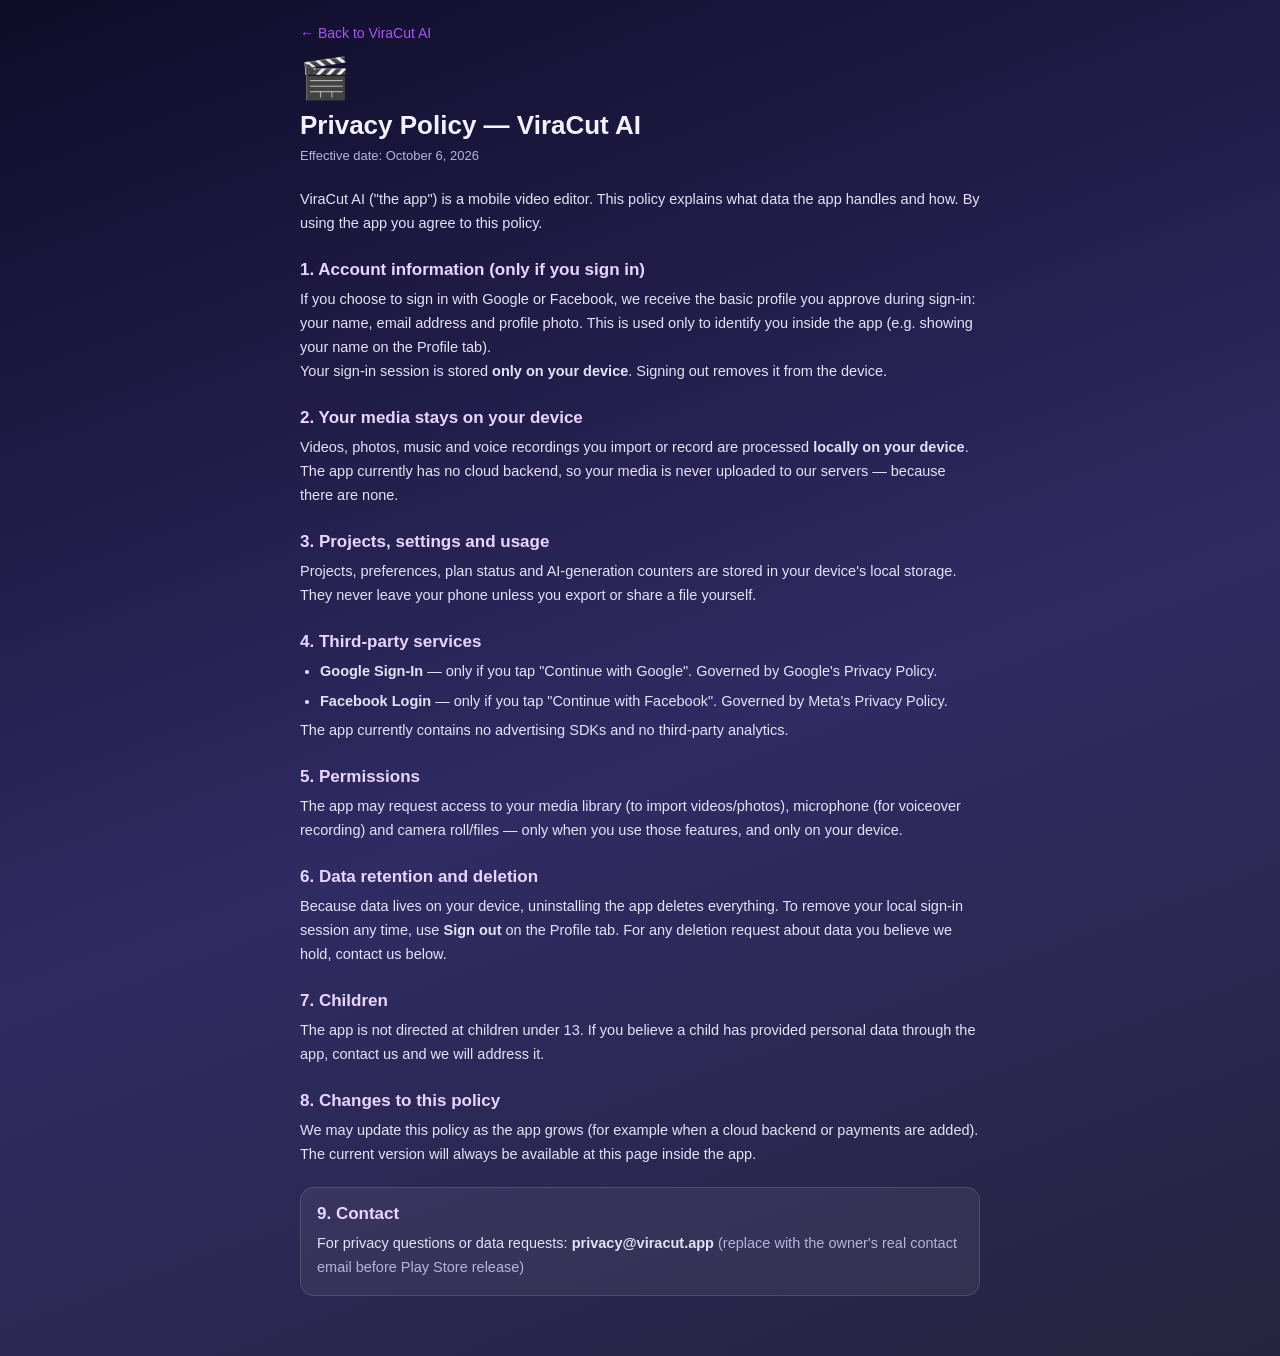
==== privacy.html @ 6dce57c2 "Real OAuth sign-in (Google+Facebook), privacy policy, setup guide" ====
<!DOCTYPE html>
<html lang="en">
<head>
<meta charset="UTF-8">
<meta name="viewport" content="width=device-width, initial-scale=1, viewport-fit=cover">
<title>Privacy Policy — ViraCut AI</title>
<style>
  :root { --bg1:#0f0c29; --bg2:#302b63; --bg3:#24243e; --acc:#a855f7; --txt:#f4f1ff; --mut:#b9b3d9; }
  * { box-sizing:border-box; margin:0; padding:0; }
  body { font-family:-apple-system,BlinkMacSystemFont,'Segoe UI',Roboto,sans-serif; color:var(--txt);
    background:linear-gradient(160deg,var(--bg1),var(--bg2) 55%,var(--bg3)); min-height:100vh; padding:24px 18px 60px; }
  .wrap { max-width:680px; margin:0 auto; }
  a { color:var(--acc); }
  h1 { font-size:26px; margin:8px 0 4px; }
  .logo { font-size:40px; }
  .date { color:var(--mut); font-size:13px; margin-bottom:22px; }
  h2 { font-size:17px; margin:24px 0 8px; color:#e9d5ff; }
  p, li { font-size:14.5px; line-height:1.65; color:#e6e1f7; }
  ul { padding-left:20px; margin:6px 0; }
  li { margin-bottom:6px; }
  .back { display:inline-block; margin-bottom:14px; text-decoration:none; font-size:14px; }
  .card { background:rgba(255,255,255,.06); border:1px solid rgba(255,255,255,.12); border-radius:14px; padding:16px; margin-top:20px; }
</style>
</head>
<body>
<div class="wrap">
  <a class="back" href="index.html">← Back to ViraCut AI</a>
  <div class="logo">🎬</div>
  <h1>Privacy Policy — ViraCut AI</h1>
  <p class="date">Effective date: October 6, 2026</p>

  <p>ViraCut AI ("the app") is a mobile video editor. This policy explains what data the app handles and how. By using the app you agree to this policy.</p>

  <h2>1. Account information (only if you sign in)</h2>
  <p>If you choose to sign in with Google or Facebook, we receive the basic profile you approve during sign-in: your name, email address and profile photo. This is used only to identify you inside the app (e.g. showing your name on the Profile tab).</p>
  <p>Your sign-in session is stored <b>only on your device</b>. Signing out removes it from the device.</p>

  <h2>2. Your media stays on your device</h2>
  <p>Videos, photos, music and voice recordings you import or record are processed <b>locally on your device</b>. The app currently has no cloud backend, so your media is never uploaded to our servers — because there are none.</p>

  <h2>3. Projects, settings and usage</h2>
  <p>Projects, preferences, plan status and AI-generation counters are stored in your device's local storage. They never leave your phone unless you export or share a file yourself.</p>

  <h2>4. Third-party services</h2>
  <ul>
    <li><b>Google Sign-In</b> — only if you tap "Continue with Google". Governed by Google's Privacy Policy.</li>
    <li><b>Facebook Login</b> — only if you tap "Continue with Facebook". Governed by Meta's Privacy Policy.</li>
  </ul>
  <p>The app currently contains no advertising SDKs and no third-party analytics.</p>

  <h2>5. Permissions</h2>
  <p>The app may request access to your media library (to import videos/photos), microphone (for voiceover recording) and camera roll/files — only when you use those features, and only on your device.</p>

  <h2>6. Data retention and deletion</h2>
  <p>Because data lives on your device, uninstalling the app deletes everything. To remove your local sign-in session any time, use <b>Sign out</b> on the Profile tab. For any deletion request about data you believe we hold, contact us below.</p>

  <h2>7. Children</h2>
  <p>The app is not directed at children under 13. If you believe a child has provided personal data through the app, contact us and we will address it.</p>

  <h2>8. Changes to this policy</h2>
  <p>We may update this policy as the app grows (for example when a cloud backend or payments are added). The current version will always be available at this page inside the app.</p>

  <div class="card">
    <h2 style="margin-top:0">9. Contact</h2>
    <p>For privacy questions or data requests: <b>privacy@viracut.app</b> <span style="color:var(--mut)">(replace with the owner's real contact email before Play Store release)</span></p>
  </div>
</div>
</body>
</html>
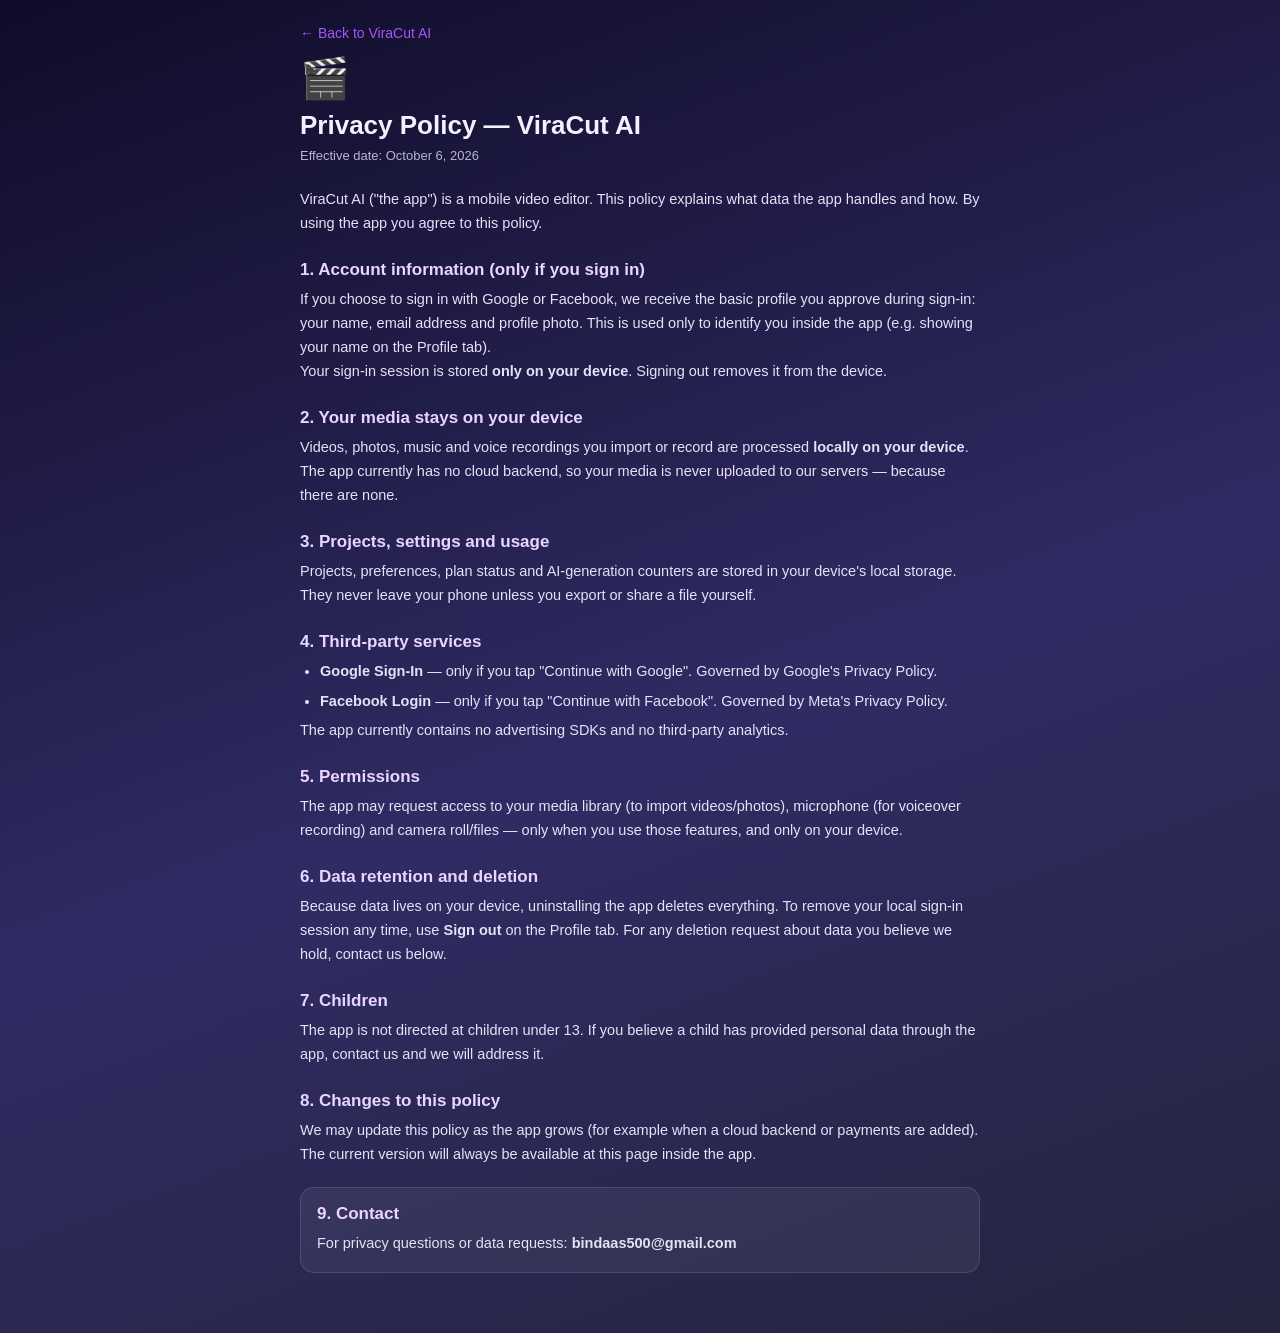
==== commit 66c499c0: "Privacy contact email + assetlinks for Android app" ====
--- a/privacy.html
+++ b/privacy.html
@@ -62,7 +62,7 @@
 
   <div class="card">
     <h2 style="margin-top:0">9. Contact</h2>
-    <p>For privacy questions or data requests: <b>privacy@viracut.app</b> <span style="color:var(--mut)">(replace with the owner's real contact email before Play Store release)</span></p>
+    <p>For privacy questions or data requests: <b>bindaas500@gmail.com</b></p>
   </div>
 </div>
 </body>
